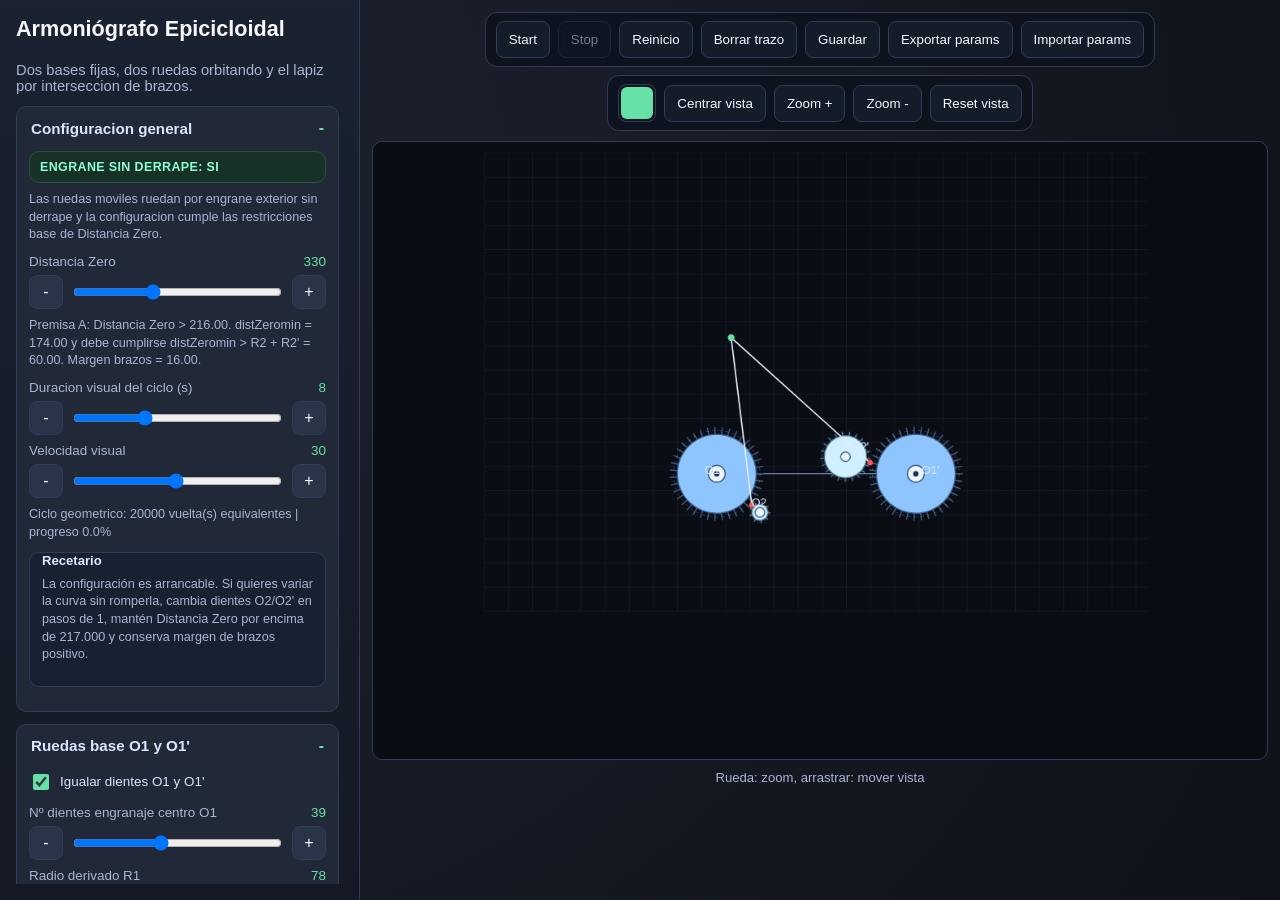
==== index.html @ d3f390bd "primera subida del proyecto funcional" ====
<!doctype html>
<html lang="es">
  <head>
    <meta charset="UTF-8" />
    <meta name="viewport" content="width=device-width, initial-scale=1.0" />
    <title>Armoniógrafo Epicicloidal</title>
    <link rel="stylesheet" href="styles.css" />
  </head>
  <body>
    <main class="layout">
      <section class="panel">
        <h1>Armoniógrafo Epicicloidal</h1>
        <p class="subtitle">Dos bases fijas, dos ruedas orbitando y el lapiz por interseccion de brazos.</p>
        <div class="panel-scroll">
          <details class="group" open>
            <summary>Configuracion general</summary>
            <div class="group-body">
              <p id="geometryClosureBadge" class="closure-badge ok">CIERRE DE CURVA EN 1 CICLO: SI</p>
              <p id="geometryClosureHint" class="closure-hint">
                La simulacion solo acepta configuraciones en las que el lapiz existe durante todo el ciclo y vuelve al punto inicial.
              </p>
              <label>Distancia Zero <span data-out="zeroDistance"></span>
                <input type="range" min="180" max="520" step="1" value="330" data-key="zeroDistance" />
              </label>
              <p id="zeroDistanceHint" class="closure-hint"></p>
              <label>Duracion visual del ciclo (s) <span data-out="cycleSeconds"></span>
                <input type="range" min="2" max="20" step="0.5" value="8" data-key="cycleSeconds" />
              </label>
              <label>Velocidad visual <span data-out="playbackSpeed"></span>
                <input type="range" min="1" max="60" step="1" value="30" data-key="playbackSpeed" />
              </label>
              <p id="cycleInfo" class="closure-hint"></p>
              <div class="group recipe-box">
                <div class="group-body">
                  <p class="recipe-title">Recetario</p>
                  <p id="recipeHint" class="closure-hint"></p>
                </div>
              </div>
            </div>
          </details>

          <details class="group" open>
            <summary>Ruedas base O1 y O1'</summary>
            <div class="group-body">
              <label class="sync-toggle">
                <input id="syncBaseTeeth" type="checkbox" data-sync="baseTeeth" checked />
                Igualar dientes O1 y O1'
              </label>
              <label>Nº dientes engranaje centro O1 <span data-out="baseTeethL"></span>
                <input type="range" min="10" max="80" step="1" value="39" data-key="baseTeethL" />
              </label>
              <label>Radio derivado R1 <span data-out="baseRadiusLDerived"></span>
              </label>
              <label>Nº dientes engranaje centro O1' <span data-out="baseTeethR"></span>
                <input type="range" min="10" max="80" step="1" value="39" data-key="baseTeethR" />
              </label>
              <label>Radio derivado R1' <span data-out="baseRadiusRDerived"></span>
              </label>
            </div>
          </details>

          <details class="group" open>
            <summary>Ruedas orbitantes O2 y O2'</summary>
            <div class="group-body">
              <p id="orbitHint" class="closure-hint">
                Una unica velocidad base mueve ambas ruedas dentadas moviles. El dentado fija el radio y la relacion de engrane.
              </p>
              <label class="sync-toggle">
                <input id="syncOrbitTeeth" type="checkbox" data-sync="orbitTeeth" />
                Igualar dientes O2 y O2'
              </label>
              <label>Modulo de diente <span data-out="toothModule"></span>
                <input type="range" min="1" max="4" step="0.1" value="2" data-key="toothModule" />
              </label>
              <label>Dientes O2 <span data-out="orbitTeethL"></span>
                <input type="range" min="8" max="28" step="1" value="9" data-key="orbitTeethL" />
              </label>
              <label>Radio derivado R2 <span data-out="orbitRadiusLDerived"></span>
              </label>
              <label>Dientes O2' <span data-out="orbitTeethR"></span>
                <input type="range" min="8" max="28" step="1" value="21" data-key="orbitTeethR" />
              </label>
              <label>Radio derivado R2' <span data-out="orbitRadiusRDerived"></span>
              </label>
              <label>Velocidad base comun <span data-out="driveSpeed"></span>
                <input type="range" min="0" max="0.02" step="0.001" value="0.004" data-key="driveSpeed" />
              </label>
              <label class="sync-toggle">
                <input id="reverseDrive" type="checkbox" />
                Invertir sentido comun
              </label>
              <label>Fase angular inicial izquierda <span data-out="phaseL"></span>
                <input type="range" min="0" max="6.283" step="0.01" value="0.73" data-key="phaseL" />
              </label>
              <label>Fase angular inicial derecha <span data-out="phaseR"></span>
                <input type="range" min="0" max="6.283" step="0.01" value="3.38" data-key="phaseR" />
              </label>
            </div>
          </details>

          <details class="group" open>
            <summary>Brazos 1 y 2</summary>
            <div class="group-body">
              <label class="sync-toggle">
                <input id="syncArms" type="checkbox" data-sync="arms" />
                Igualar brazo 1 y brazo 2
              </label>
              <label>Brazo 1 <span data-out="armL"></span>
                <input type="range" min="80" max="700" step="1" value="280" data-key="armL" />
              </label>
              <label>Brazo 2 <span data-out="armR"></span>
                <input type="range" min="80" max="700" step="1" value="310" data-key="armR" />
              </label>
            </div>
          </details>

          <details class="group" open>
            <summary>Ecuacion del lapiz</summary>
            <div class="group-body">
              <p id="guaranteeBadge" class="guarantee-badge ok">GARANTIA GLOBAL: SI</p>
              <pre id="equationText" class="equation"></pre>
              <p id="pointNow" class="equation-now"></p>
            </div>
          </details>

          <p id="status" class="status">Listo para iniciar.</p>
        </div>
      </section>

      <section class="stage-wrap">
        <div class="canvas-toolbar canvas-toolbar-top">
          <div class="toolbar-group">
            <button id="start">Start</button>
            <button id="stop">Stop</button>
            <button id="resetSim">Reinicio</button>
            <button id="clear">Borrar trazo</button>
            <button id="save">Guardar</button>
            <button id="exportParams">Exportar params</button>
            <button id="importParams">Importar params</button>
            <input id="importParamsFile" type="file" accept="application/json" hidden />
          </div>
          <div class="toolbar-group">
            <input id="traceColor" class="color-input" type="color" value="#66e2a8" aria-label="Color de linea" />
            <button id="centerView">Centrar vista</button>
            <button id="zoomIn">Zoom +</button>
            <button id="zoomOut">Zoom -</button>
            <button id="zoomReset">Reset vista</button>
          </div>
        </div>
        <div class="stage-shell">
          <canvas id="stage" width="1100" height="760"></canvas>
        </div>
        <p class="canvas-hint">Rueda: zoom, arrastrar: mover vista</p>
      </section>
    </main>

    <script src="app.js"></script>
  </body>
</html>
---- styles.css ----
:root {
  --bg: #0f1218;
  --panel: #171c26;
  --card: #212838;
  --line: #2f3d59;
  --text: #f7f9ff;
  --muted: #a8b6d3;
  --accent: #66e2a8;
  --danger: #ff7e7e;
}

* {
  box-sizing: border-box;
}

html,
body {
  height: 100%;
}

body {
  margin: 0;
  font-family: "Segoe UI", Tahoma, Geneva, Verdana, sans-serif;
  color: var(--text);
  background: radial-gradient(circle at 10% 20%, #1d2230, var(--bg));
  overflow: hidden;
}

.layout {
  min-height: 100dvh;
}

.panel {
  position: fixed;
  inset: 0 auto 0 0;
  width: 360px;
  padding: 16px;
  display: flex;
  flex-direction: column;
  gap: 12px;
  border-right: 1px solid var(--line);
  background: linear-gradient(180deg, #1a2130, #141925);
  overflow: hidden;
}

h1 {
  margin: 0;
  font-size: 1.35rem;
}

.subtitle {
  margin: 8px 0 0;
  color: var(--muted);
  font-size: 0.92rem;
}

.panel-scroll {
  flex: 1;
  min-height: 0;
  overflow-y: auto;
  overflow-x: hidden;
  padding-right: 4px;
}

.group {
  margin-bottom: 12px;
  border: 1px solid var(--line);
  border-radius: 10px;
  background: var(--card);
  overflow: hidden;
}

summary {
  list-style: none;
  cursor: pointer;
  padding: 12px 14px;
  font-size: 0.95rem;
  font-weight: 600;
  color: #d9e6ff;
  display: flex;
  align-items: center;
  justify-content: space-between;
}

summary::-webkit-details-marker {
  display: none;
}

summary::after {
  content: "+";
  color: var(--accent);
  font-size: 1rem;
}

details[open] summary::after {
  content: "-";
}

.group-body {
  padding: 0 12px 12px;
}

.closure-badge {
  margin: 2px 0 8px;
  padding: 8px 10px;
  border-radius: 10px;
  font-size: 0.78rem;
  font-weight: 700;
  letter-spacing: 0.03em;
  border: 1px solid transparent;
}

.closure-badge.ok {
  color: #8bffd0;
  background: #173127;
  border-color: #24523f;
}

.closure-badge.bad {
  color: #ffc1c1;
  background: #321c1f;
  border-color: #6f2d35;
}

.closure-hint {
  margin: 0 0 10px;
  color: var(--muted);
  font-size: 0.79rem;
  line-height: 1.4;
}

.recipe-box {
  margin-top: 8px;
  background: #182131;
}

.recipe-title {
  margin: 0 0 8px;
  color: #dbe8ff;
  font-size: 0.82rem;
  font-weight: 700;
}

label {
  display: block;
  font-size: 0.84rem;
  margin: 8px 0;
  color: var(--muted);
}

.sync-toggle {
  display: flex;
  align-items: center;
  gap: 8px;
  margin: 4px 0 12px;
  color: #d7e5ff;
}

.sync-toggle input[type="checkbox"] {
  width: 16px;
  height: 16px;
  accent-color: var(--accent);
}

input[type="range"] {
  width: 100%;
  min-width: 0;
}

.range-stepper {
  display: flex;
  gap: 8px;
  align-items: center;
  margin-top: 6px;
  width: 100%;
}

.range-nudge {
  display: inline-flex;
  align-items: center;
  justify-content: center;
  flex: 0 0 34px;
  width: 34px;
  height: 34px;
  padding: 6px 0;
  border-radius: 8px;
  font-size: 1rem;
  line-height: 1;
}

span[data-out] {
  color: var(--accent);
  float: right;
}

.status {
  margin: 10px 0;
  padding: 8px 10px;
  border: 1px solid var(--line);
  border-radius: 8px;
  background: #1d2638;
  color: var(--accent);
  font-size: 0.84rem;
}

.status.error {
  color: var(--danger);
  border-color: #7a3945;
  background: #2a1a21;
}

.equation {
  margin: 0;
  padding: 10px;
  border: 1px solid var(--line);
  border-radius: 8px;
  background: #111826;
  color: #d7e5ff;
  font-size: 0.77rem;
  line-height: 1.35;
  white-space: pre-wrap;
}

.equation-now {
  margin: 8px 0 0;
  color: var(--accent);
  font-size: 0.82rem;
}

.guarantee-badge {
  margin: 0 0 8px;
  padding: 7px 10px;
  border-radius: 999px;
  display: inline-block;
  font-size: 0.77rem;
  font-weight: 700;
  letter-spacing: 0.03em;
  border: 1px solid transparent;
}

.guarantee-badge.ok {
  color: #8bffd0;
  background: #173127;
  border-color: #24523f;
}

.guarantee-badge.bad {
  color: #ffc1c1;
  background: #321c1f;
  border-color: #6f2d35;
}

button {
  border: 1px solid var(--line);
  background: #2a3348;
  color: var(--text);
  border-radius: 8px;
  padding: 10px 12px;
  cursor: pointer;
}

button:hover {
  border-color: var(--accent);
}

.stage-wrap {
  position: fixed;
  inset: 0 0 0 360px;
  padding: 12px;
  display: flex;
  flex-direction: column;
  align-items: center;
  justify-content: flex-start;
  gap: 10px;
  overflow: hidden;
}

.stage-shell {
  width: 1100px;
  height: 760px;
  max-width: 100%;
  aspect-ratio: 1100 / 760;
}

.canvas-toolbar {
  display: flex;
  flex-wrap: wrap;
  justify-content: center;
  gap: 8px;
  width: min(calc(100vw - 408px), 1100px);
  max-width: 1100px;
}

.canvas-toolbar button {
  background: rgba(22, 29, 43, 0.92);
  backdrop-filter: blur(6px);
}

.toolbar-group {
  display: flex;
  gap: 8px;
  flex-wrap: wrap;
  align-items: center;
  padding: 8px 10px;
  border: 1px solid var(--line);
  border-radius: 12px;
  background: rgba(13, 18, 29, 0.84);
  backdrop-filter: blur(8px);
}

.color-control {
  color: var(--muted);
  font-size: 0.78rem;
}

.color-input {
  width: 38px;
  height: 38px;
  padding: 0;
  border: 1px solid var(--line);
  border-radius: 8px;
  background: transparent;
  cursor: pointer;
}

.color-input::-webkit-color-swatch-wrapper {
  padding: 2px;
}

.color-input::-webkit-color-swatch {
  border: 0;
  border-radius: 6px;
}

.canvas-toolbar button:disabled {
  cursor: not-allowed;
  opacity: 0.45;
}

#stage {
  display: block;
  width: 100%;
  height: 100%;
  border: 1px solid var(--line);
  border-radius: 10px;
  background: #0a0d14;
  cursor: grab;
}

#stage.dragging {
  cursor: grabbing;
}

.canvas-hint {
  margin: 0;
  color: var(--muted);
  font-size: 0.82rem;
}

@media (max-width: 980px) {
  body {
    overflow: auto;
  }

  .layout {
    min-height: auto;
  }

  .panel {
    position: static;
    width: auto;
    height: auto;
    display: block;
    border-right: 0;
    border-bottom: 1px solid var(--line);
    overflow: visible;
  }

  .panel-scroll {
    overflow: visible;
    padding-right: 0;
  }

  .canvas-toolbar {
    width: 100%;
    margin-bottom: 0;
  }

  .stage-shell {
    width: 100%;
    aspect-ratio: 1100 / 760;
  }

  .stage-wrap {
    position: static;
    inset: auto;
    height: auto;
    overflow: visible;
    display: flex;
  }

  #stage {
    height: 100%;
  }
}
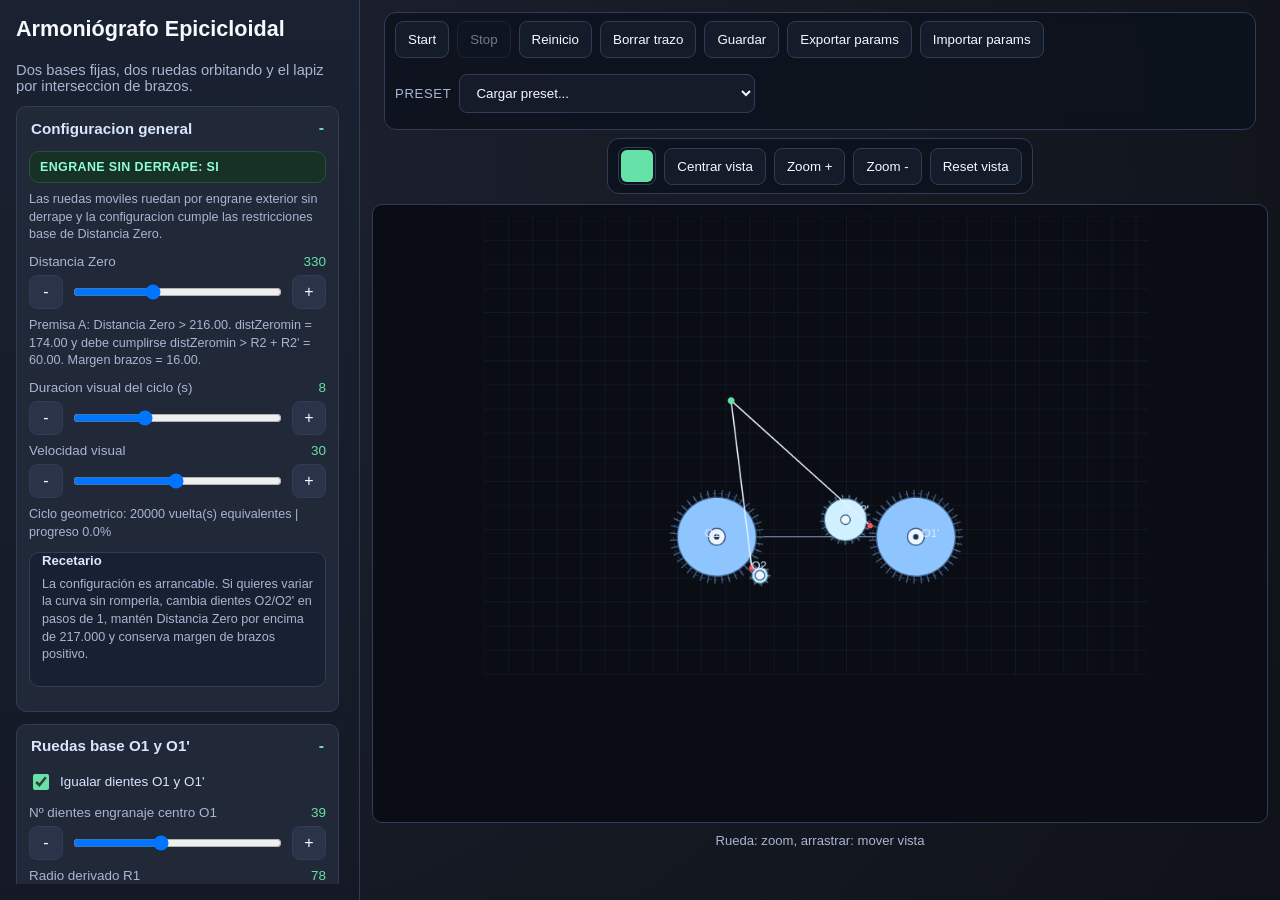
==== commit b27a332d: "se incluyen presets" ====
--- a/index.html
+++ b/index.html
@@ -138,6 +138,12 @@
             <button id="exportParams">Exportar params</button>
             <button id="importParams">Importar params</button>
             <input id="importParamsFile" type="file" accept="application/json" hidden />
+            <label class="toolbar-select-wrap" for="presetSelect">
+              <span class="toolbar-select-label">Preset</span>
+              <select id="presetSelect" class="toolbar-select" disabled>
+                <option value="">Cargando presets...</option>
+              </select>
+            </label>
           </div>
           <div class="toolbar-group">
             <input id="traceColor" class="color-input" type="color" value="#66e2a8" aria-label="Color de linea" />
--- a/styles.css
+++ b/styles.css
@@ -308,6 +308,38 @@
   backdrop-filter: blur(8px);
 }
 
+.toolbar-select-wrap {
+  display: flex;
+  align-items: center;
+  gap: 8px;
+  color: var(--muted);
+  font-size: 0.82rem;
+}
+
+.toolbar-select-label {
+  text-transform: uppercase;
+  letter-spacing: 0.05em;
+}
+
+.toolbar-select {
+  min-width: 220px;
+  border: 1px solid var(--line);
+  background: rgba(22, 29, 43, 0.92);
+  color: var(--text);
+  border-radius: 8px;
+  padding: 10px 12px;
+  cursor: pointer;
+}
+
+.toolbar-select:hover {
+  border-color: var(--accent);
+}
+
+.toolbar-select:disabled {
+  cursor: not-allowed;
+  opacity: 0.45;
+}
+
 .color-control {
   color: var(--muted);
   font-size: 0.78rem;
@@ -386,6 +418,11 @@
     margin-bottom: 0;
   }
 
+  .toolbar-select {
+    min-width: 0;
+    width: 100%;
+  }
+
   .stage-shell {
     width: 100%;
     aspect-ratio: 1100 / 760;
